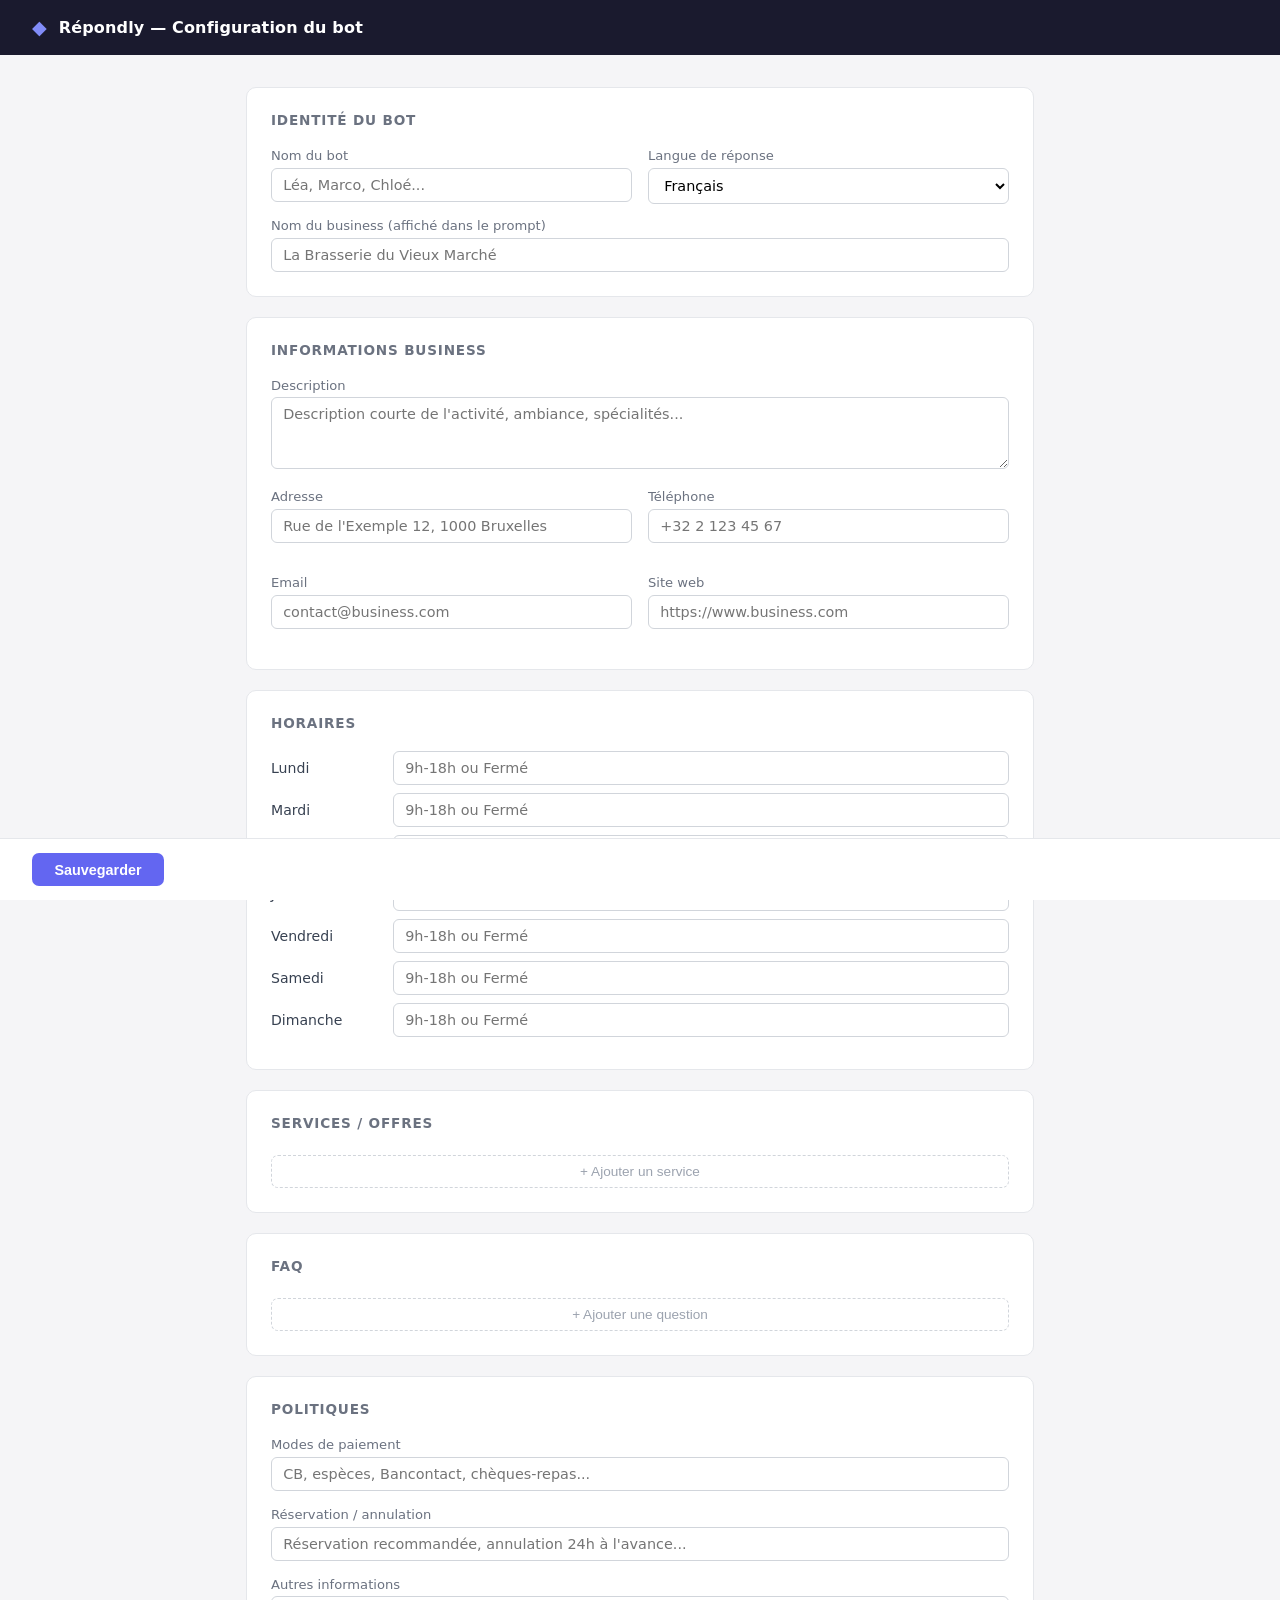
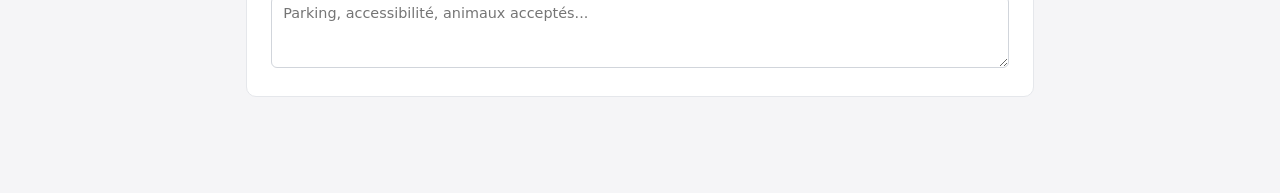
==== backend/admin.html @ ee4e4274 "init Répondly" ====
<!DOCTYPE html>
<html lang="fr">
<head>
<meta charset="UTF-8">
<title>Répondly — Admin</title>
<style>
  * { box-sizing: border-box; margin: 0; padding: 0; }
  body { font-family: system-ui, -apple-system, sans-serif; background: #f5f5f7; color: #1a1a1a; }
  header { background: #1a1a2e; color: white; padding: 1rem 2rem; display: flex; align-items: center; gap: 0.75rem; }
  header span { font-size: 1.2rem; color: #818cf8; }
  header h1 { font-size: 1rem; font-weight: 600; letter-spacing: 0.01em; }
  main { max-width: 820px; margin: 2rem auto 6rem; padding: 0 1rem; display: flex; flex-direction: column; gap: 1.25rem; }
  section { background: white; border-radius: 10px; border: 1px solid #e5e7eb; padding: 1.5rem; }
  section h2 { font-size: 0.85rem; font-weight: 700; text-transform: uppercase; letter-spacing: 0.06em; color: #6b7280; margin-bottom: 1.25rem; }
  .field { margin-bottom: 1rem; }
  .field:last-child { margin-bottom: 0; }
  label { display: block; font-size: 0.82rem; font-weight: 500; color: #6b7280; margin-bottom: 0.3rem; }
  input, select, textarea {
    width: 100%; padding: 0.5rem 0.7rem; border: 1px solid #d1d5db;
    border-radius: 6px; font-size: 0.9rem; font-family: inherit; background: white;
    transition: border-color 0.15s;
  }
  input:focus, select:focus, textarea:focus { outline: none; border-color: #6366f1; box-shadow: 0 0 0 3px #eef2ff; }
  textarea { resize: vertical; min-height: 72px; }
  .grid-2 { display: grid; grid-template-columns: 1fr 1fr; gap: 1rem; }
  .hours-row { display: grid; grid-template-columns: 110px 1fr; align-items: center; gap: 0.75rem; margin-bottom: 0.5rem; }
  .hours-row label { margin: 0; font-size: 0.88rem; font-weight: 500; color: #374151; }
  .dynamic-item { border: 1px solid #e5e7eb; border-radius: 8px; padding: 1rem 1rem 0.25rem; margin-bottom: 0.75rem; position: relative; }
  .remove-btn { position: absolute; top: 0.75rem; right: 0.75rem; background: none; border: none; color: #d1d5db; cursor: pointer; font-size: 1rem; line-height: 1; padding: 2px 4px; border-radius: 4px; }
  .remove-btn:hover { color: #ef4444; background: #fef2f2; }
  .add-btn { width: 100%; margin-top: 0.25rem; padding: 0.5rem; background: none; border: 1.5px dashed #d1d5db; border-radius: 7px; color: #9ca3af; cursor: pointer; font-size: 0.85rem; transition: all 0.15s; }
  .add-btn:hover { border-color: #6366f1; color: #6366f1; background: #f5f3ff; }
  footer { position: fixed; bottom: 0; left: 0; right: 0; background: white; border-top: 1px solid #e5e7eb; padding: 0.85rem 2rem; display: flex; align-items: center; gap: 1rem; z-index: 10; }
  .save-btn { background: #6366f1; color: white; border: none; padding: 0.55rem 1.4rem; border-radius: 7px; font-size: 0.9rem; font-weight: 600; cursor: pointer; transition: background 0.15s; }
  .save-btn:hover { background: #4f46e5; }
  .save-btn:disabled { opacity: 0.6; cursor: default; }
  #status { font-size: 0.88rem; }
  .ok { color: #10b981; }
  .err { color: #ef4444; }
</style>
</head>
<body>

<header>
  <span>◆</span>
  <h1>Répondly — Configuration du bot</h1>
</header>

<main>

  <section>
    <h2>Identité du bot</h2>
    <div class="grid-2">
      <div class="field">
        <label>Nom du bot</label>
        <input id="bot_name" type="text" placeholder="Léa, Marco, Chloé...">
      </div>
      <div class="field">
        <label>Langue de réponse</label>
        <select id="bot_language">
          <option value="français">Français</option>
          <option value="english">English</option>
          <option value="español">Español</option>
          <option value="italiano">Italiano</option>
          <option value="nederlands">Nederlands</option>
        </select>
      </div>
    </div>
    <div class="field">
      <label>Nom du business (affiché dans le prompt)</label>
      <input id="bot_business" type="text" placeholder="La Brasserie du Vieux Marché">
    </div>
  </section>

  <section>
    <h2>Informations business</h2>
    <div class="field">
      <label>Description</label>
      <textarea id="b_description" placeholder="Description courte de l'activité, ambiance, spécialités..."></textarea>
    </div>
    <div class="grid-2">
      <div class="field">
        <label>Adresse</label>
        <input id="b_address" type="text" placeholder="Rue de l'Exemple 12, 1000 Bruxelles">
      </div>
      <div class="field">
        <label>Téléphone</label>
        <input id="b_phone" type="text" placeholder="+32 2 123 45 67">
      </div>
      <div class="field">
        <label>Email</label>
        <input id="b_email" type="email" placeholder="contact@business.com">
      </div>
      <div class="field">
        <label>Site web</label>
        <input id="b_website" type="url" placeholder="https://www.business.com">
      </div>
    </div>
  </section>

  <section>
    <h2>Horaires</h2>
    <div id="hours-grid"></div>
  </section>

  <section>
    <h2>Services / Offres</h2>
    <div id="services-list"></div>
    <button class="add-btn" onclick="addService()">+ Ajouter un service</button>
  </section>

  <section>
    <h2>FAQ</h2>
    <div id="faq-list"></div>
    <button class="add-btn" onclick="addFaq()">+ Ajouter une question</button>
  </section>

  <section>
    <h2>Politiques</h2>
    <div class="field">
      <label>Modes de paiement</label>
      <input id="p_payment" type="text" placeholder="CB, espèces, Bancontact, chèques-repas...">
    </div>
    <div class="field">
      <label>Réservation / annulation</label>
      <input id="p_cancellation" type="text" placeholder="Réservation recommandée, annulation 24h à l'avance...">
    </div>
    <div class="field">
      <label>Autres informations</label>
      <textarea id="p_other" placeholder="Parking, accessibilité, animaux acceptés..."></textarea>
    </div>
  </section>

</main>

<footer>
  <button class="save-btn" onclick="save()">Sauvegarder</button>
  <span id="status"></span>
</footer>

<script>
const DAYS = ['lundi','mardi','mercredi','jeudi','vendredi','samedi','dimanche'];

function buildHoursGrid(hours = {}) {
  document.getElementById('hours-grid').innerHTML = DAYS.map(day => `
    <div class="hours-row">
      <label>${day.charAt(0).toUpperCase() + day.slice(1)}</label>
      <input id="h_${day}" type="text" value="${esc(hours[day] || '')}" placeholder="9h-18h ou Fermé">
    </div>
  `).join('');
}

function addService(svc = {}) {
  const div = document.createElement('div');
  div.className = 'dynamic-item';
  div.innerHTML = `
    <button class="remove-btn" onclick="this.parentElement.remove()" title="Supprimer">✕</button>
    <div class="grid-2">
      <div class="field"><label>Nom</label><input class="svc-name" value="${esc(svc.name||'')}" placeholder="Service, produit..."></div>
      <div class="field"><label>Prix</label><input class="svc-price" value="${esc(svc.price||'')}" placeholder="29€ / Sur devis"></div>
    </div>
    <div class="field"><label>Description</label><textarea class="svc-desc" placeholder="Détails du service...">${esc(svc.description||'')}</textarea></div>
  `;
  document.getElementById('services-list').appendChild(div);
}

function addFaq(item = {}) {
  const div = document.createElement('div');
  div.className = 'dynamic-item';
  div.innerHTML = `
    <button class="remove-btn" onclick="this.parentElement.remove()" title="Supprimer">✕</button>
    <div class="field"><label>Question</label><input class="faq-q" value="${esc(item.question||'')}" placeholder="Est-ce que vous faites des livraisons ?"></div>
    <div class="field"><label>Réponse</label><textarea class="faq-a" placeholder="Réponse complète...">${esc(item.answer||'')}</textarea></div>
  `;
  document.getElementById('faq-list').appendChild(div);
}

function esc(s) {
  return String(s).replace(/&/g,'&amp;').replace(/"/g,'&quot;').replace(/</g,'&lt;').replace(/>/g,'&gt;');
}

function val(id) { return (document.getElementById(id)?.value || '').trim(); }

function collect() {
  const hours = {};
  DAYS.forEach(d => { const v = val('h_' + d); if (v) hours[d] = v; });

  const services = [...document.querySelectorAll('#services-list .dynamic-item')].map(el => ({
    name: el.querySelector('.svc-name').value.trim(),
    price: el.querySelector('.svc-price').value.trim(),
    description: el.querySelector('.svc-desc').value.trim(),
  })).filter(s => s.name);

  const faq = [...document.querySelectorAll('#faq-list .dynamic-item')].map(el => ({
    question: el.querySelector('.faq-q').value.trim(),
    answer: el.querySelector('.faq-a').value.trim(),
  })).filter(f => f.question);

  return {
    bot_name: val('bot_name'),
    bot_business: val('bot_business'),
    bot_language: val('bot_language'),
    knowledge: {
      business: {
        name: val('bot_business'),
        description: val('b_description'),
        address: val('b_address'),
        phone: val('b_phone'),
        email: val('b_email'),
        website: val('b_website'),
        hours,
      },
      services,
      faq,
      policies: {
        payment: val('p_payment'),
        cancellation: val('p_cancellation'),
        other: val('p_other'),
      },
    },
  };
}

async function save() {
  const btn = document.querySelector('.save-btn');
  const status = document.getElementById('status');
  btn.disabled = true;
  status.textContent = '';
  try {
    const res = await fetch('/admin/save', {
      method: 'POST',
      headers: { 'Content-Type': 'application/json' },
      body: JSON.stringify(collect()),
    });
    if (!res.ok) throw new Error(await res.text());
    status.className = 'ok';
    status.textContent = '✓ Sauvegardé — le bot utilise déjà la nouvelle config';
  } catch (e) {
    status.className = 'err';
    status.textContent = '✗ Erreur : ' + e.message;
  } finally {
    btn.disabled = false;
  }
}

async function init() {
  buildHoursGrid();
  try {
    const res = await fetch('/admin/data');
    const { config, knowledge } = await res.json();

    if (config.bot_name)     document.getElementById('bot_name').value = config.bot_name;
    if (config.bot_business) document.getElementById('bot_business').value = config.bot_business;
    if (config.bot_language) document.getElementById('bot_language').value = config.bot_language;

    const b = knowledge.business || {};
    document.getElementById('b_description').value = b.description || '';
    document.getElementById('b_address').value     = b.address || '';
    document.getElementById('b_phone').value       = b.phone || '';
    document.getElementById('b_email').value       = b.email || '';
    document.getElementById('b_website').value     = b.website || '';
    buildHoursGrid(b.hours || {});

    (knowledge.services || []).forEach(addService);
    (knowledge.faq || []).forEach(addFaq);

    const p = knowledge.policies || {};
    document.getElementById('p_payment').value      = p.payment || '';
    document.getElementById('p_cancellation').value = p.cancellation || '';
    document.getElementById('p_other').value        = p.other || '';
  } catch (e) {
    console.error('Impossible de charger la config :', e);
  }
}

init();
</script>
</body>
</html>
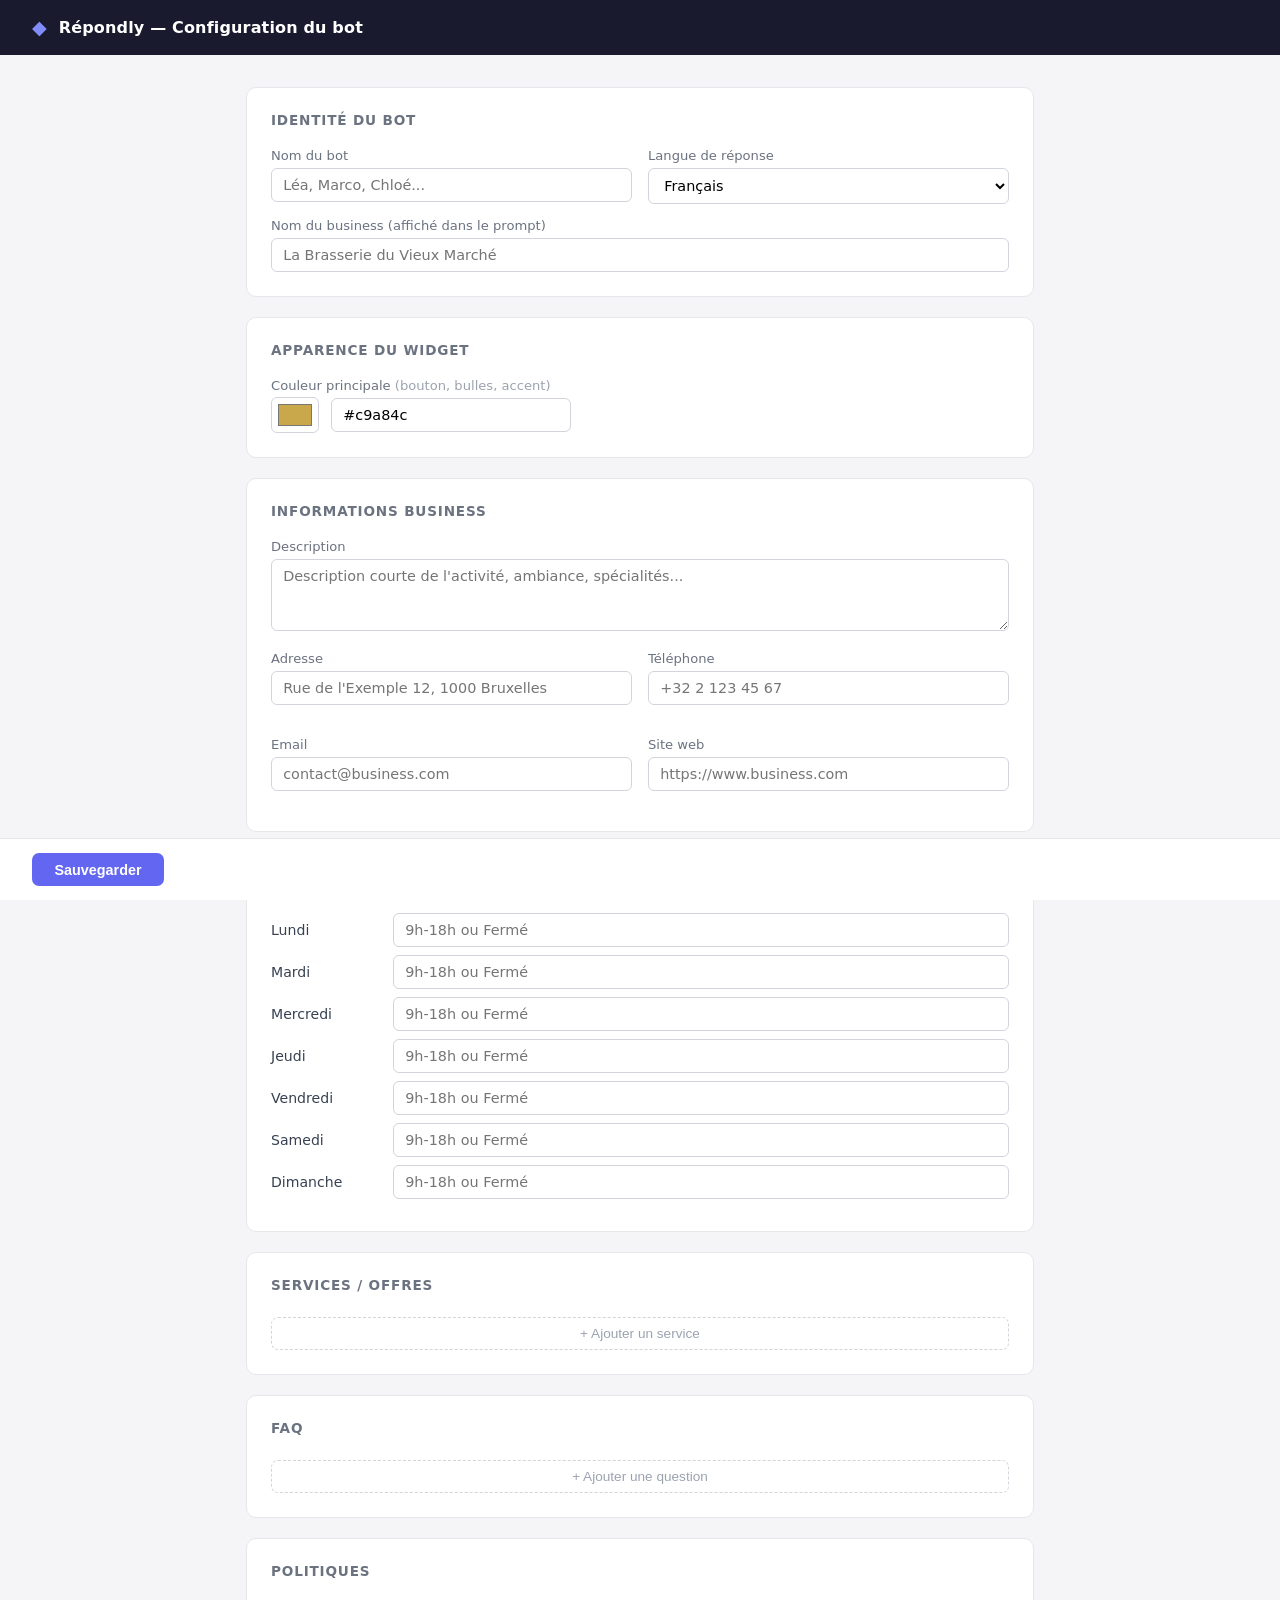
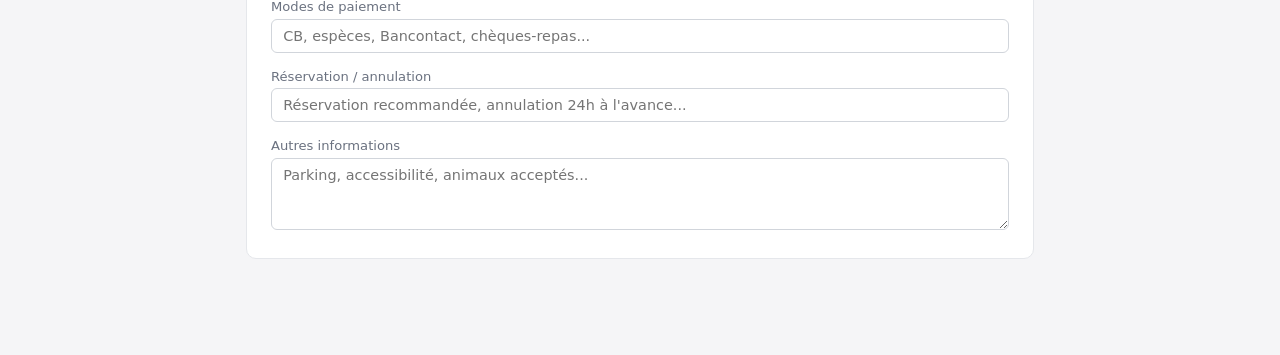
==== commit 054217bf: "Add accent color customization for widget" ====
--- a/backend/admin.html
+++ b/backend/admin.html
@@ -73,6 +73,17 @@
   </section>
 
   <section>
+    <h2>Apparence du widget</h2>
+    <div class="field" style="max-width:300px;">
+      <label>Couleur principale <span style="font-weight:300;color:#9ca3af;">(bouton, bulles, accent)</span></label>
+      <div style="display:flex;align-items:center;gap:0.75rem;margin-top:0.3rem;">
+        <input id="accent_color" type="color" value="#c9a84c" style="width:48px;height:36px;padding:2px 4px;border:1px solid #d1d5db;border-radius:6px;cursor:pointer;background:white;flex-shrink:0;">
+        <input id="accent_hex" type="text" maxlength="7" value="#c9a84c" placeholder="#c9a84c">
+      </div>
+    </div>
+  </section>
+
+  <section>
     <h2>Informations business</h2>
     <div class="field">
       <label>Description</label>
@@ -200,6 +211,7 @@
     bot_name: val('bot_name'),
     bot_business: val('bot_business'),
     bot_language: val('bot_language'),
+    accent_color: document.getElementById('accent_color').value || '#c9a84c',
     knowledge: {
       business: {
         name: val('bot_business'),
@@ -252,6 +264,10 @@
     if (config.bot_name)     document.getElementById('bot_name').value = config.bot_name;
     if (config.bot_business) document.getElementById('bot_business').value = config.bot_business;
     if (config.bot_language) document.getElementById('bot_language').value = config.bot_language;
+    if (config.accent_color) {
+      document.getElementById('accent_color').value = config.accent_color;
+      document.getElementById('accent_hex').value = config.accent_color;
+    }
 
     const b = knowledge.business || {};
     document.getElementById('b_description').value = b.description || '';
@@ -273,6 +289,15 @@
   }
 }
 
+document.getElementById('accent_color').addEventListener('input', function() {
+  document.getElementById('accent_hex').value = this.value;
+});
+document.getElementById('accent_hex').addEventListener('input', function() {
+  if (/^#[0-9A-Fa-f]{6}$/.test(this.value)) {
+    document.getElementById('accent_color').value = this.value;
+  }
+});
+
 init();
 </script>
 </body>
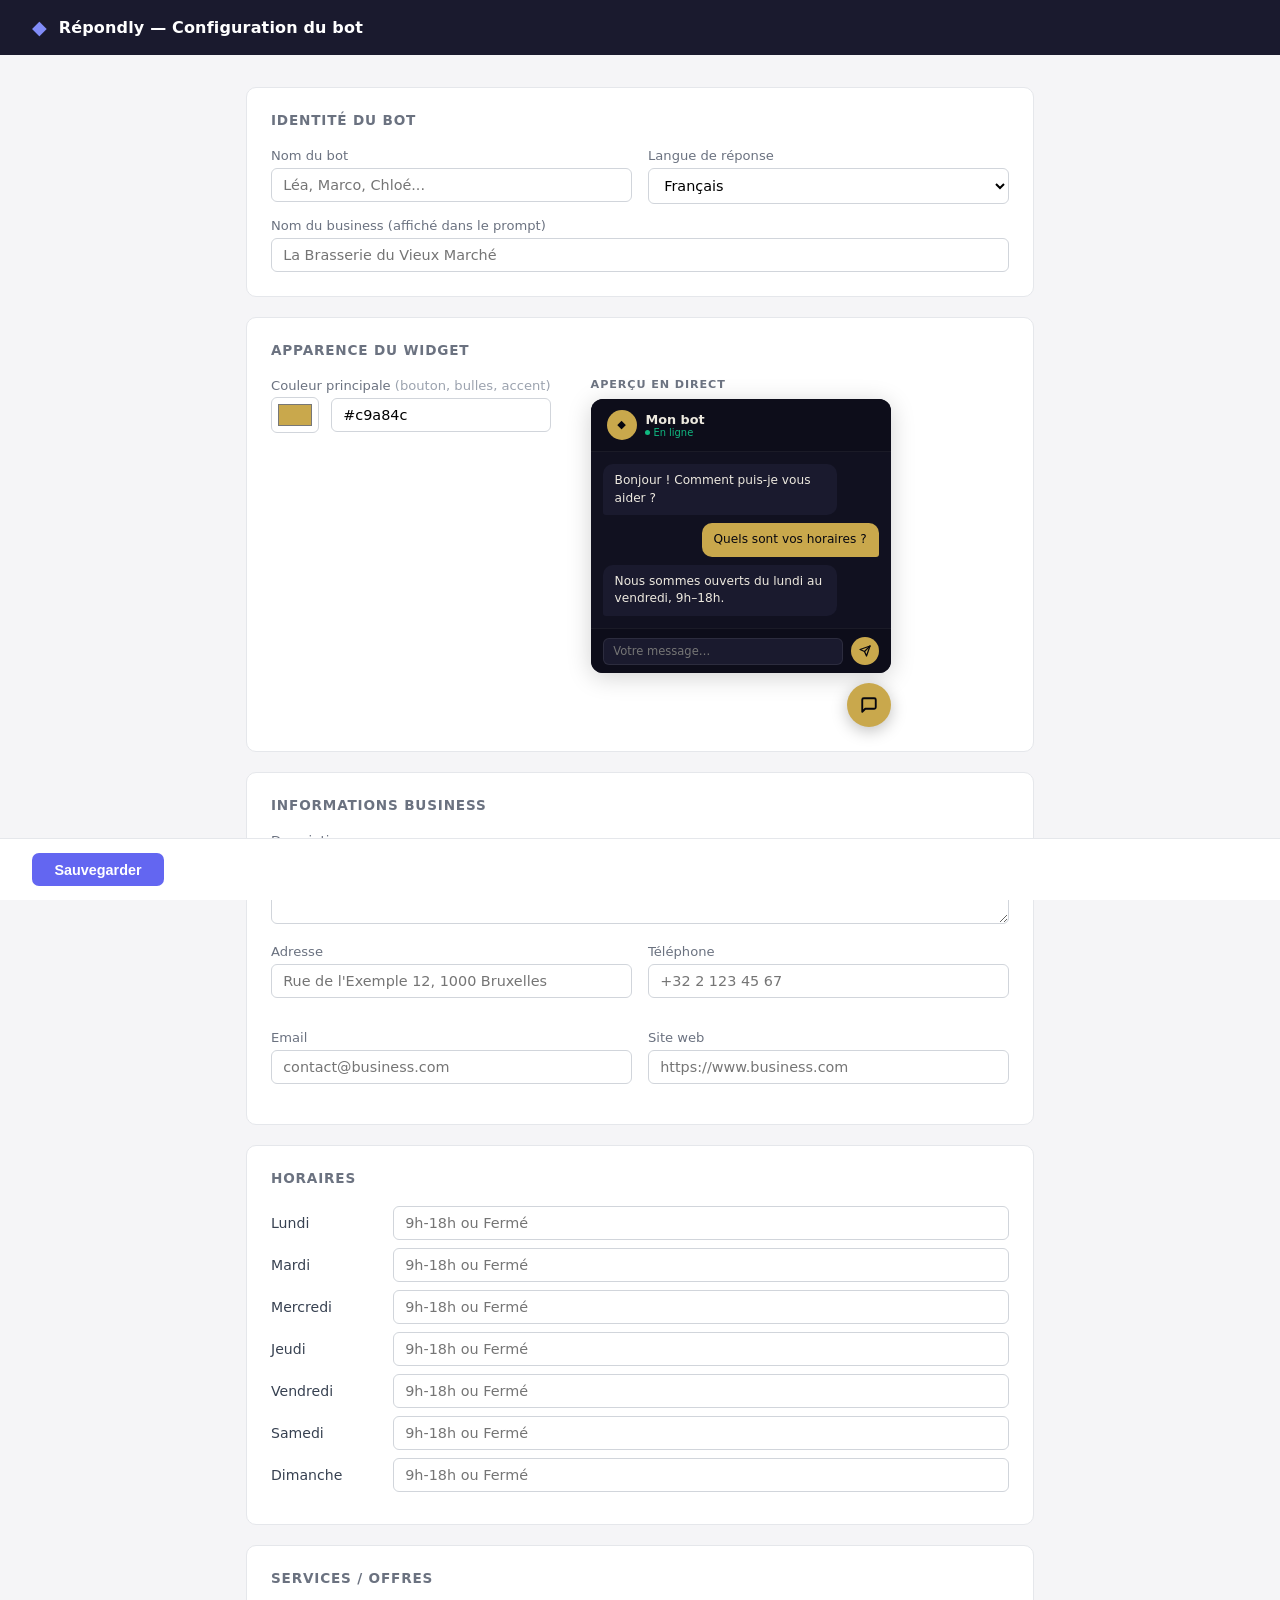
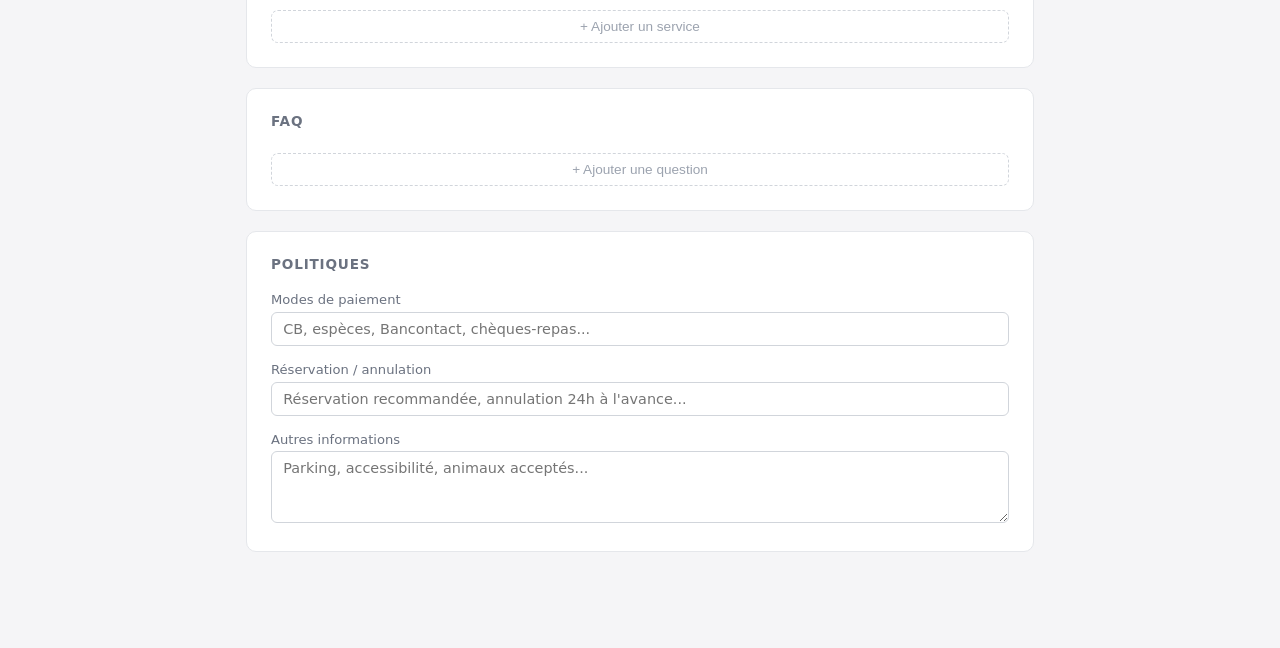
==== commit fa572e28: "Add live widget preview in admin color picker Preview updates in real-time as accent color or bot na" ====
--- a/backend/admin.html
+++ b/backend/admin.html
@@ -74,12 +74,17 @@
 
   <section>
     <h2>Apparence du widget</h2>
-    <div class="field" style="max-width:300px;">
-      <label>Couleur principale <span style="font-weight:300;color:#9ca3af;">(bouton, bulles, accent)</span></label>
-      <div style="display:flex;align-items:center;gap:0.75rem;margin-top:0.3rem;">
-        <input id="accent_color" type="color" value="#c9a84c" style="width:48px;height:36px;padding:2px 4px;border:1px solid #d1d5db;border-radius:6px;cursor:pointer;background:white;flex-shrink:0;">
-        <input id="accent_hex" type="text" maxlength="7" value="#c9a84c" placeholder="#c9a84c">
-      </div>
+    <div style="display:flex;gap:2.5rem;align-items:flex-start;flex-wrap:wrap;">
+      <div>
+        <div class="field" style="max-width:280px;">
+          <label>Couleur principale <span style="font-weight:300;color:#9ca3af;">(bouton, bulles, accent)</span></label>
+          <div style="display:flex;align-items:center;gap:0.75rem;margin-top:0.3rem;">
+            <input id="accent_color" type="color" value="#c9a84c" style="width:48px;height:36px;padding:2px 4px;border:1px solid #d1d5db;border-radius:6px;cursor:pointer;background:white;flex-shrink:0;">
+            <input id="accent_hex" type="text" maxlength="7" value="#c9a84c" placeholder="#c9a84c">
+          </div>
+        </div>
+      </div>
+      <div id="widget-preview" style="flex:1;min-width:240px;max-width:300px;"></div>
     </div>
   </section>
 
@@ -268,6 +273,7 @@
       document.getElementById('accent_color').value = config.accent_color;
       document.getElementById('accent_hex').value = config.accent_color;
     }
+    renderWidgetPreview(config.accent_color || '#c9a84c');
 
     const b = knowledge.business || {};
     document.getElementById('b_description').value = b.description || '';
@@ -289,15 +295,54 @@
   }
 }
 
+function renderWidgetPreview(accent) {
+  const dark = '#07070f';
+  const name = val('bot_name') || 'Mon bot';
+  document.getElementById('widget-preview').innerHTML = `
+    <div style="font-size:0.7rem;font-weight:600;text-transform:uppercase;letter-spacing:0.08em;color:#6b7280;margin-bottom:0.5rem;">Aperçu en direct</div>
+    <div style="background:#111120;border-radius:12px;overflow:hidden;font-family:system-ui,sans-serif;box-shadow:0 4px 24px rgba(0,0,0,0.18);">
+      <div style="background:#0d0d1a;padding:0.7rem 1rem;display:flex;align-items:center;gap:0.55rem;border-bottom:1px solid rgba(255,255,255,0.06);">
+        <div style="width:30px;height:30px;border-radius:50%;background:${accent};display:flex;align-items:center;justify-content:center;color:${dark};font-size:0.7rem;font-weight:700;flex-shrink:0;">◆</div>
+        <div>
+          <div style="font-size:0.8rem;font-weight:600;color:#ede9df;">${name.replace(/</g,'&lt;')}</div>
+          <div style="font-size:0.62rem;color:#10b981;display:flex;align-items:center;gap:3px;"><span style="width:5px;height:5px;border-radius:50%;background:#10b981;display:inline-block;"></span>En ligne</div>
+        </div>
+      </div>
+      <div style="padding:0.75rem;display:flex;flex-direction:column;gap:0.5rem;">
+        <div style="background:#1a1a2e;padding:0.5rem 0.75rem;border-radius:10px;border-bottom-left-radius:3px;font-size:0.76rem;color:#ede9df;max-width:85%;line-height:1.45;">Bonjour ! Comment puis-je vous aider ?</div>
+        <div style="background:${accent};padding:0.5rem 0.75rem;border-radius:10px;border-bottom-right-radius:3px;font-size:0.76rem;color:${dark};font-weight:500;max-width:85%;align-self:flex-end;line-height:1.45;">Quels sont vos horaires ?</div>
+        <div style="background:#1a1a2e;padding:0.5rem 0.75rem;border-radius:10px;border-bottom-left-radius:3px;font-size:0.76rem;color:#ede9df;max-width:85%;line-height:1.45;">Nous sommes ouverts du lundi au vendredi, 9h–18h.</div>
+      </div>
+      <div style="padding:0.5rem 0.75rem;background:#0d0d1a;display:flex;align-items:center;gap:0.5rem;border-top:1px solid rgba(255,255,255,0.06);">
+        <input readonly placeholder="Votre message…" style="flex:1;background:#1a1a2e;border:1px solid rgba(255,255,255,0.08);border-radius:6px;padding:0.35rem 0.6rem;font-size:0.72rem;color:#ede9df;cursor:default;">
+        <div style="width:28px;height:28px;border-radius:50%;background:${accent};display:flex;align-items:center;justify-content:center;flex-shrink:0;">
+          <svg width="12" height="12" viewBox="0 0 24 24" fill="none" stroke="${dark}" stroke-width="2.5" stroke-linecap="round" stroke-linejoin="round"><line x1="22" y1="2" x2="11" y2="13"/><polygon points="22 2 15 22 11 13 2 9 22 2"/></svg>
+        </div>
+      </div>
+    </div>
+    <div style="margin-top:0.6rem;display:flex;justify-content:flex-end;">
+      <div style="width:44px;height:44px;border-radius:50%;background:${accent};display:flex;align-items:center;justify-content:center;box-shadow:0 4px 16px rgba(0,0,0,0.25);">
+        <svg width="18" height="18" viewBox="0 0 24 24" fill="none" stroke="${dark}" stroke-width="2.5" stroke-linecap="round" stroke-linejoin="round"><path d="M21 15a2 2 0 0 1-2 2H7l-4 4V5a2 2 0 0 1 2-2h14a2 2 0 0 1 2 2z"/></svg>
+      </div>
+    </div>
+  `;
+}
+
 document.getElementById('accent_color').addEventListener('input', function() {
   document.getElementById('accent_hex').value = this.value;
+  renderWidgetPreview(this.value);
 });
 document.getElementById('accent_hex').addEventListener('input', function() {
   if (/^#[0-9A-Fa-f]{6}$/.test(this.value)) {
     document.getElementById('accent_color').value = this.value;
+    renderWidgetPreview(this.value);
   }
 });
-
+document.getElementById('bot_name').addEventListener('input', function() {
+  renderWidgetPreview(document.getElementById('accent_color').value);
+});
+
+renderWidgetPreview('#c9a84c');
 init();
 </script>
 </body>
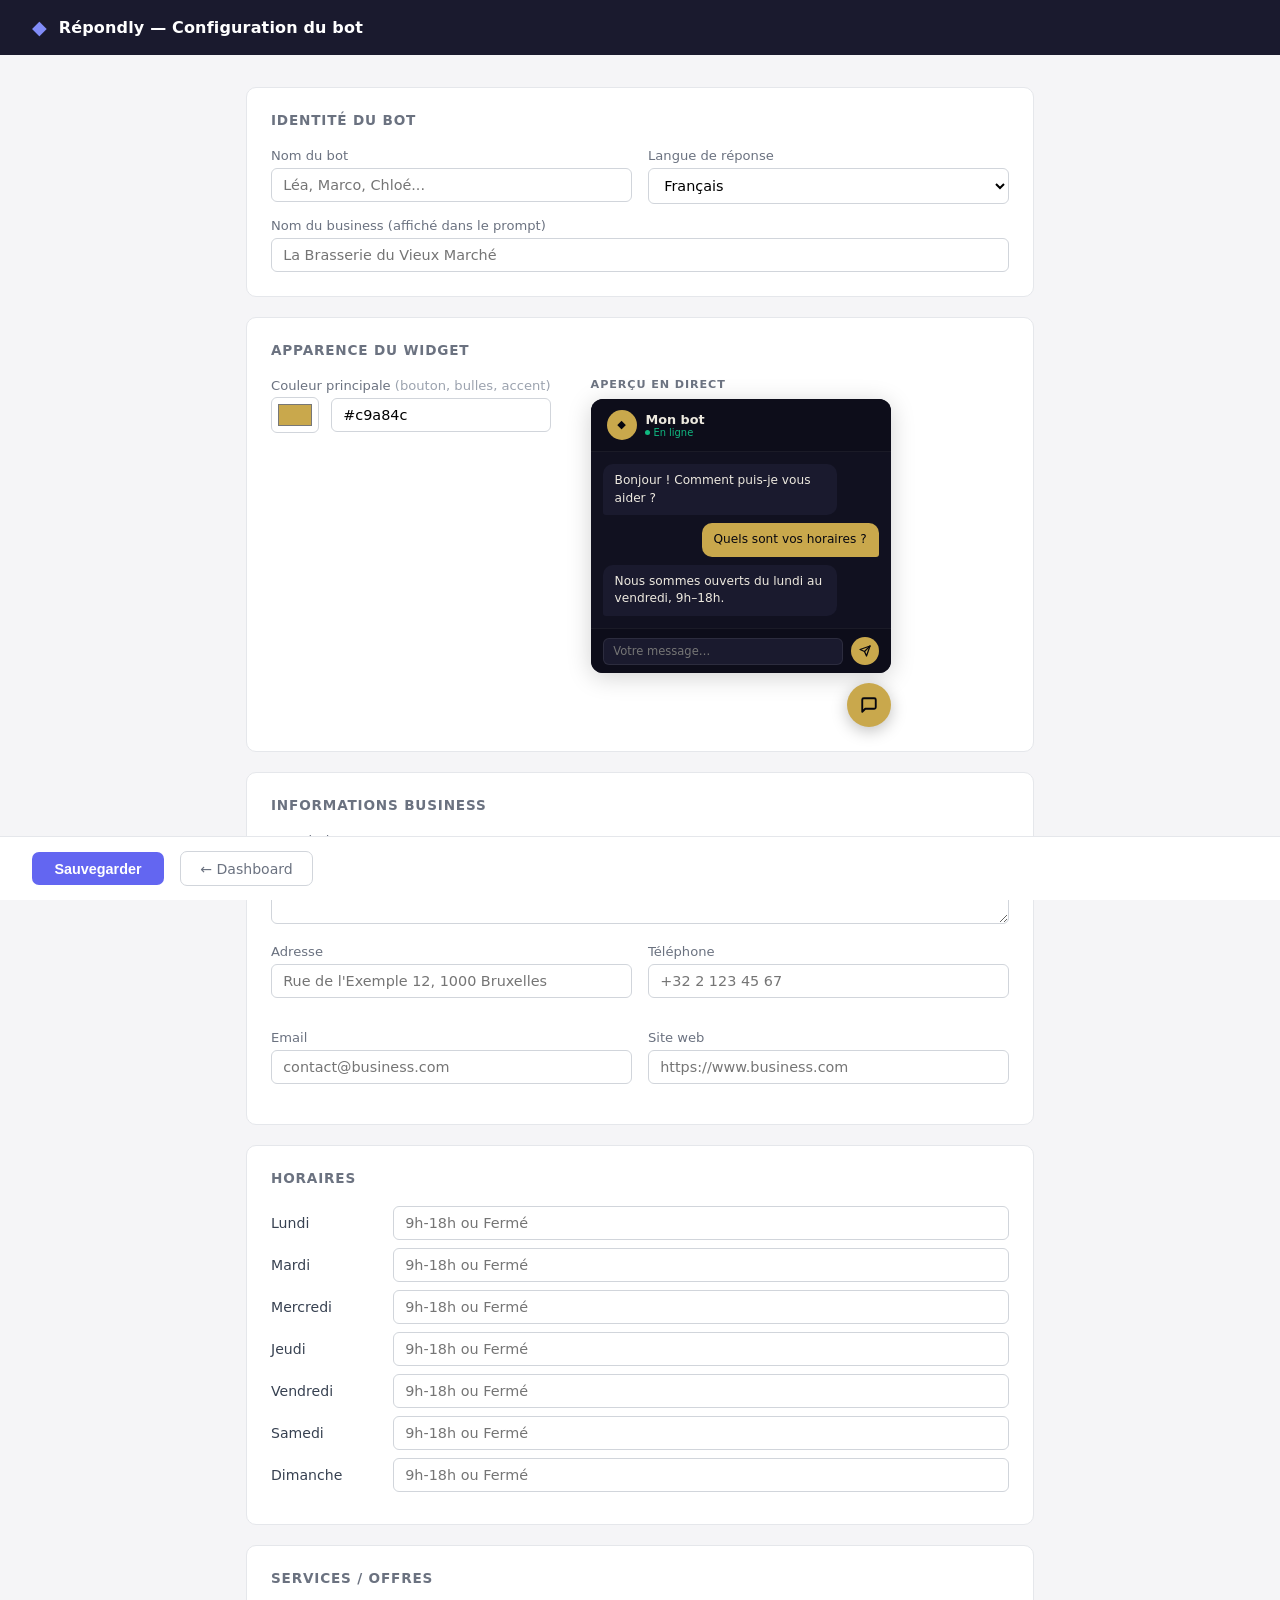
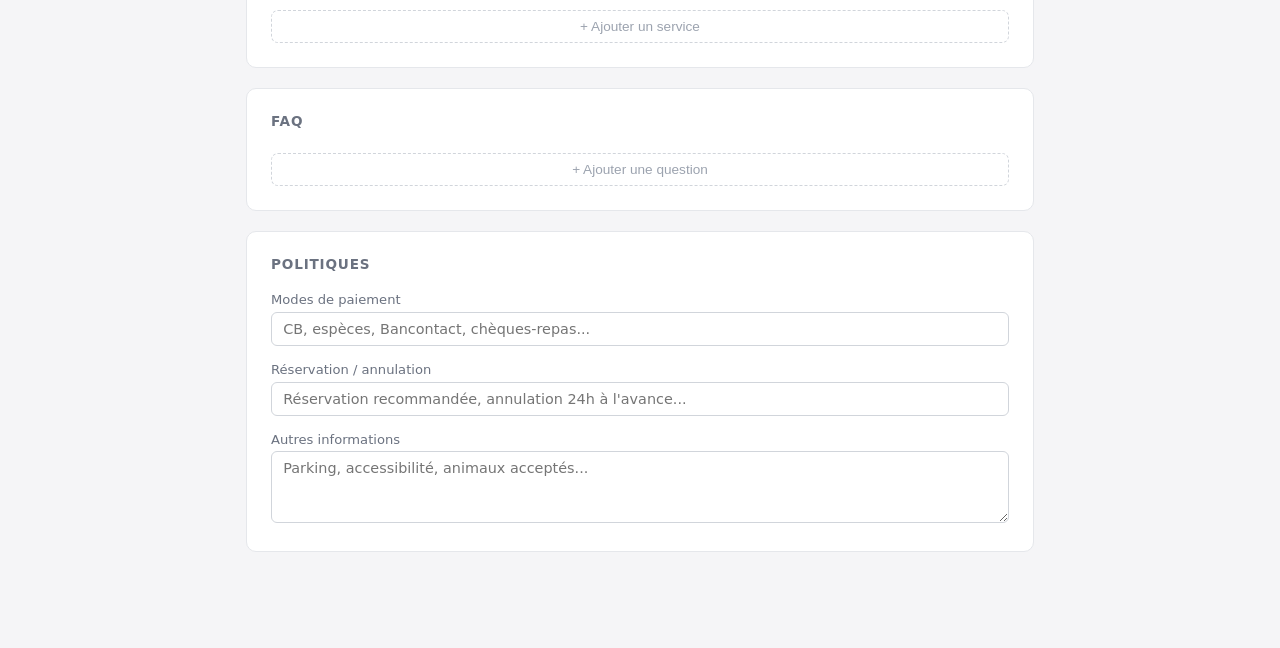
==== commit 60289c38: "Add Dashboard button to admin footer Co-Authored-By: Claude Sonnet 4.6 <noreply@anthropic.com>" ====
--- a/backend/admin.html
+++ b/backend/admin.html
@@ -151,6 +151,7 @@
 
 <footer>
   <button class="save-btn" onclick="save()">Sauvegarder</button>
+  <a href="/dashboard" style="padding:0.55rem 1.2rem;border:1px solid #d1d5db;border-radius:7px;font-size:0.88rem;color:#6b7280;text-decoration:none;transition:all 0.15s;" onmouseover="this.style.borderColor='#6366f1';this.style.color='#6366f1'" onmouseout="this.style.borderColor='#d1d5db';this.style.color='#6b7280'">← Dashboard</a>
   <span id="status"></span>
 </footer>
 
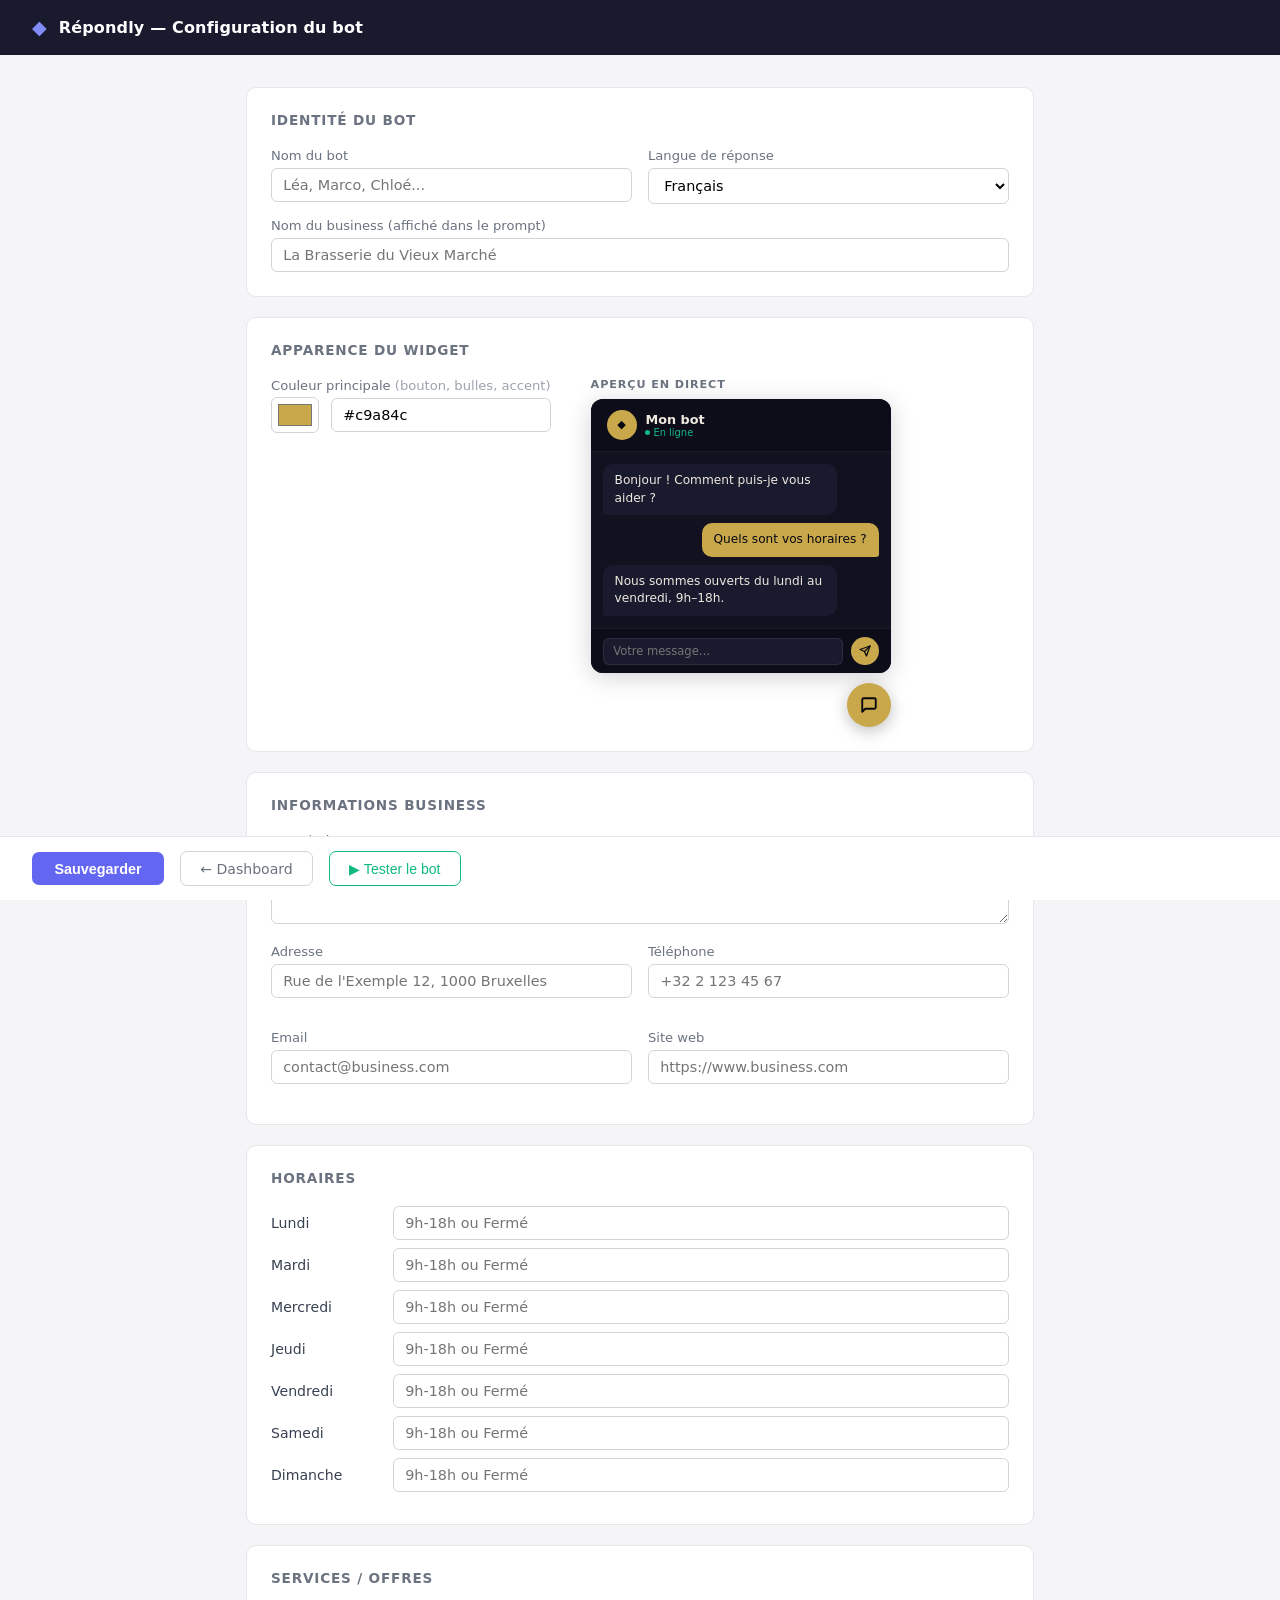
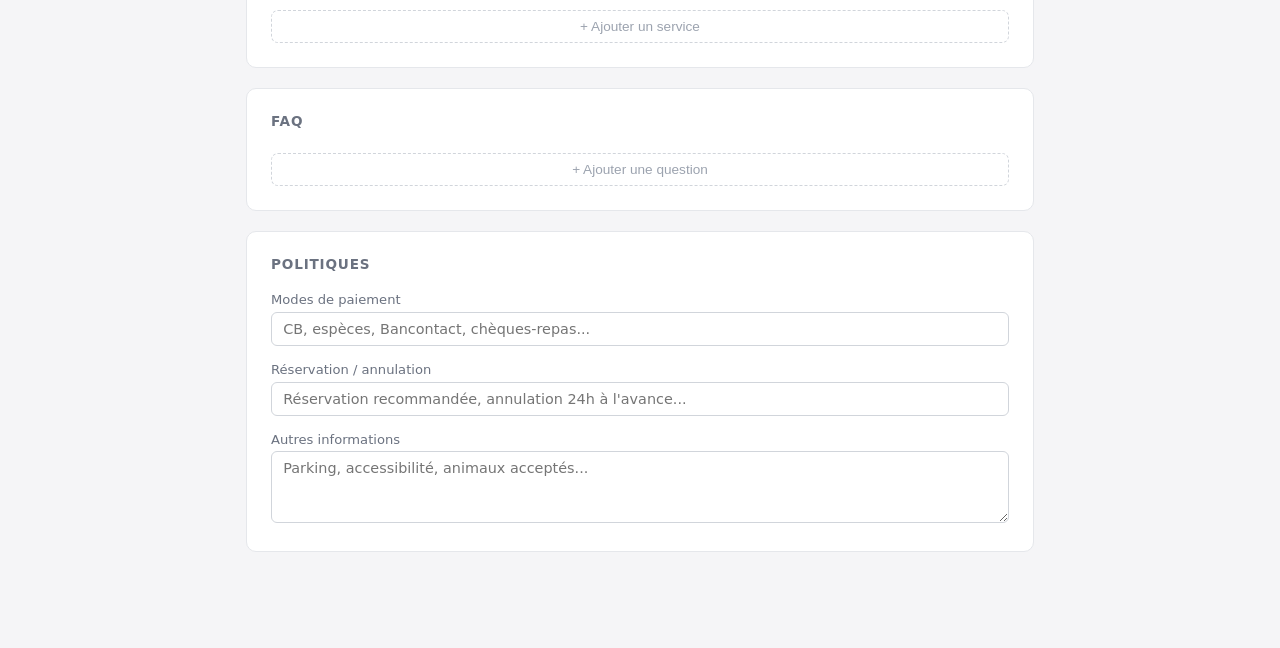
==== commit 59d6143b: "Add 'Test bot' button in admin — loads live widget on the page Co-Authored-By: Claude Sonnet 4.6 <no" ====
--- a/backend/admin.html
+++ b/backend/admin.html
@@ -152,6 +152,7 @@
 <footer>
   <button class="save-btn" onclick="save()">Sauvegarder</button>
   <a href="/dashboard" style="padding:0.55rem 1.2rem;border:1px solid #d1d5db;border-radius:7px;font-size:0.88rem;color:#6b7280;text-decoration:none;transition:all 0.15s;" onmouseover="this.style.borderColor='#6366f1';this.style.color='#6366f1'" onmouseout="this.style.borderColor='#d1d5db';this.style.color='#6b7280'">← Dashboard</a>
+  <button id="testBtn" onclick="testBot()" style="padding:0.55rem 1.2rem;border:1px solid #10b981;border-radius:7px;font-size:0.88rem;color:#10b981;background:none;cursor:pointer;transition:all 0.15s;" onmouseover="this.style.background='#f0fdf4'" onmouseout="this.style.background='none'">▶ Tester le bot</button>
   <span id="status"></span>
 </footer>
 
@@ -343,7 +344,42 @@
   renderWidgetPreview(document.getElementById('accent_color').value);
 });
 
+let _botId = null;
+
+async function loadBotId() {
+  try {
+    const res = await fetch('/me');
+    const data = await res.json();
+    _botId = data.id;
+  } catch(e) {}
+}
+
+function testBot() {
+  if (!_botId) { alert('Chargement en cours, réessaie dans un instant.'); return; }
+
+  const existing = document.getElementById('rpy-toggle');
+  if (existing) {
+    // Widget already loaded — toggle open
+    if (!document.getElementById('rpy-widget').style.display || document.getElementById('rpy-widget').style.display === 'none') {
+      existing.click();
+    }
+    return;
+  }
+
+  // Inject widget script
+  const s = document.createElement('script');
+  s.src = `/widget.js?id=${_botId}`;
+  s.onload = () => {
+    setTimeout(() => {
+      const toggle = document.getElementById('rpy-toggle');
+      if (toggle) toggle.click();
+    }, 300);
+  };
+  document.head.appendChild(s);
+}
+
 renderWidgetPreview('#c9a84c');
+loadBotId();
 init();
 </script>
 </body>
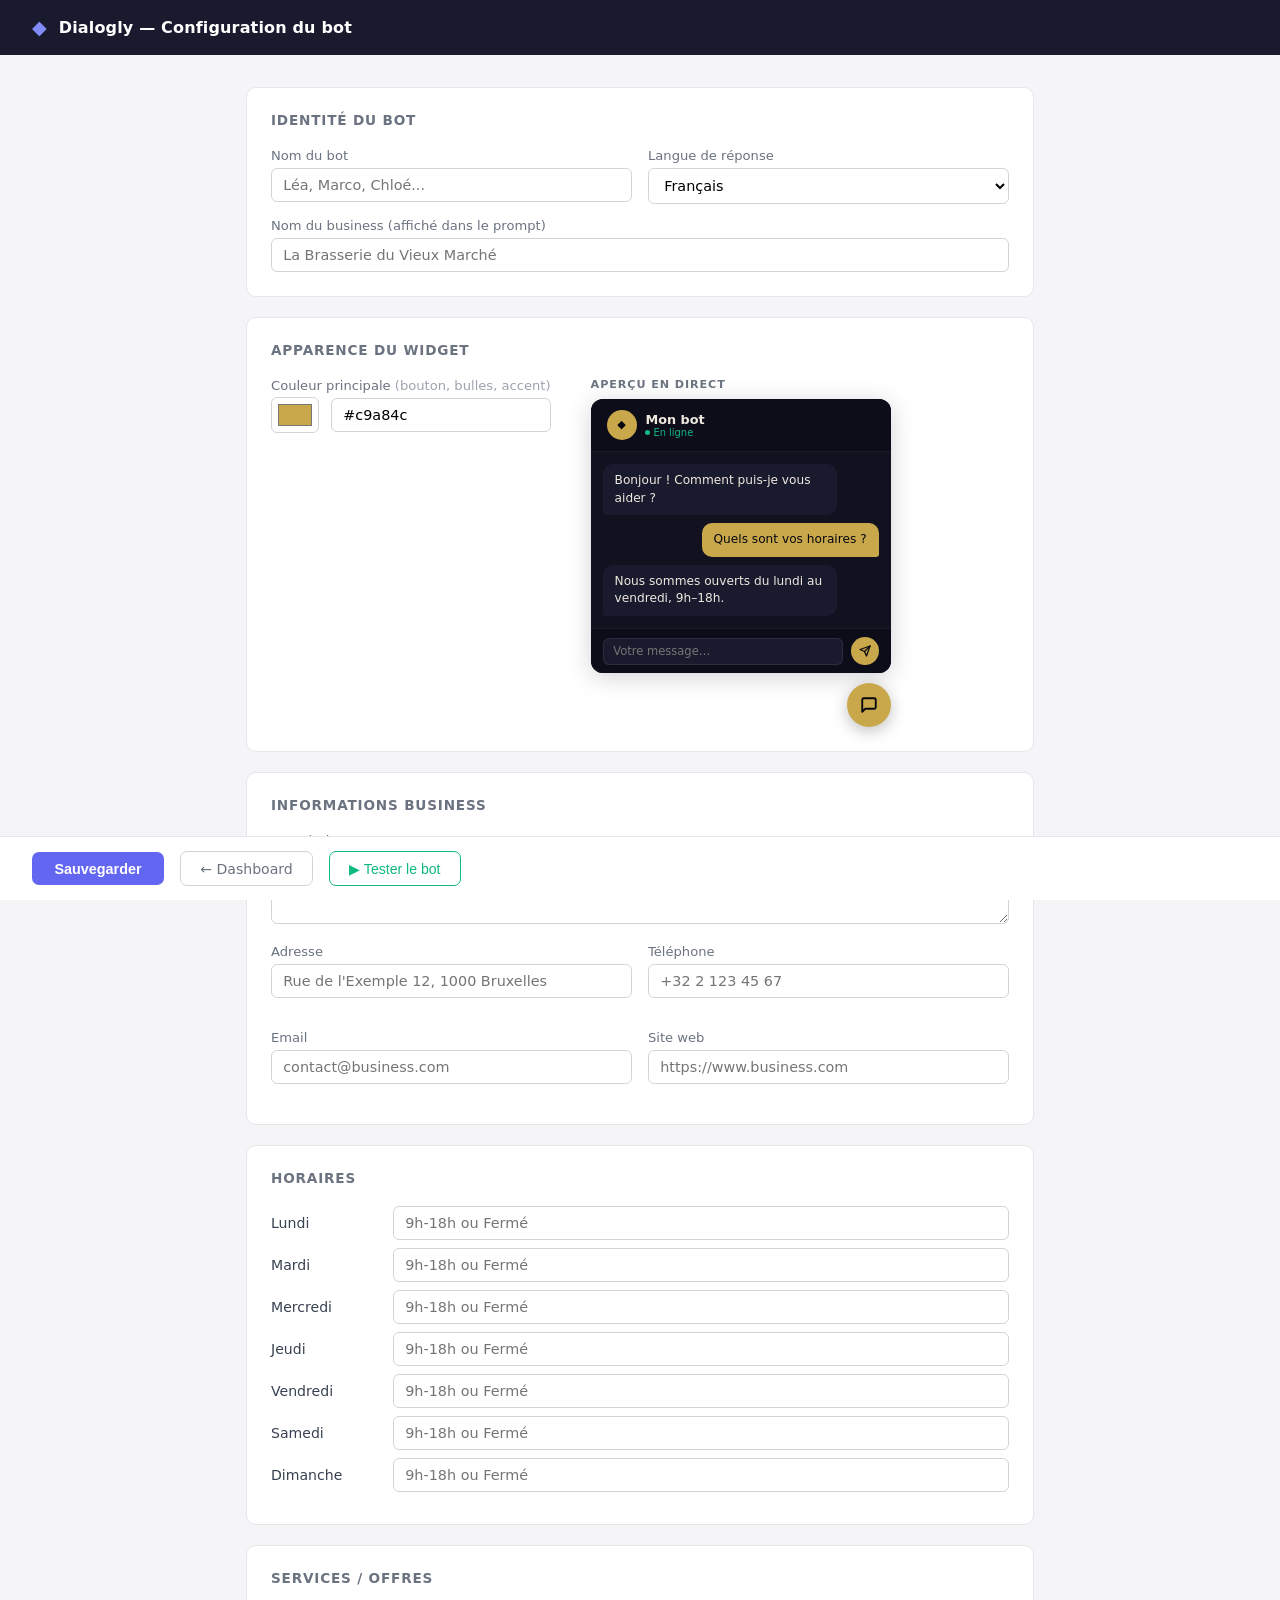
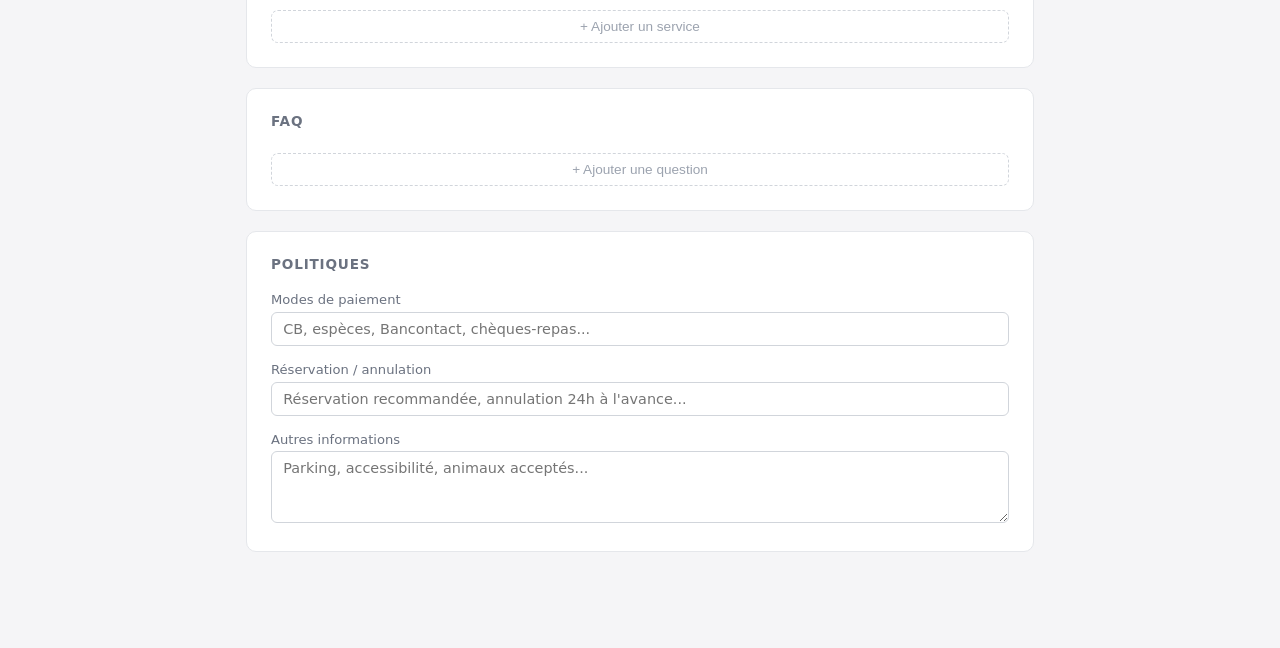
==== commit 5761e5bc: "rebrand: Répondly → Dialogly, domain → dialogly.chat" ====
--- a/backend/admin.html
+++ b/backend/admin.html
@@ -2,7 +2,7 @@
 <html lang="fr">
 <head>
 <meta charset="UTF-8">
-<title>Répondly — Admin</title>
+<title>Dialogly — Admin</title>
 <style>
   * { box-sizing: border-box; margin: 0; padding: 0; }
   body { font-family: system-ui, -apple-system, sans-serif; background: #f5f5f7; color: #1a1a1a; }
@@ -43,10 +43,13 @@
 
 <header>
   <span>◆</span>
-  <h1>Répondly — Configuration du bot</h1>
+  <h1>Dialogly — Configuration du bot</h1>
 </header>
 
-<main>
+<div id="loadingBar" style="position:fixed;top:0;left:0;right:0;height:3px;background:linear-gradient(90deg,#6366f1,#818cf8);z-index:200;animation:slide 1.5s ease-in-out infinite;"></div>
+<style>@keyframes slide{0%{transform:translateX(-100%)}100%{transform:translateX(100%)}}</style>
+
+<main id="mainContent" style="opacity:0.3;pointer-events:none;">
 
   <section>
     <h2>Identité du bot</h2>
@@ -295,6 +298,9 @@
   } catch (e) {
     console.error('Impossible de charger la config :', e);
   }
+  document.getElementById('loadingBar').style.display = 'none';
+  document.getElementById('mainContent').style.opacity = '1';
+  document.getElementById('mainContent').style.pointerEvents = '';
 }
 
 function renderWidgetPreview(accent) {
